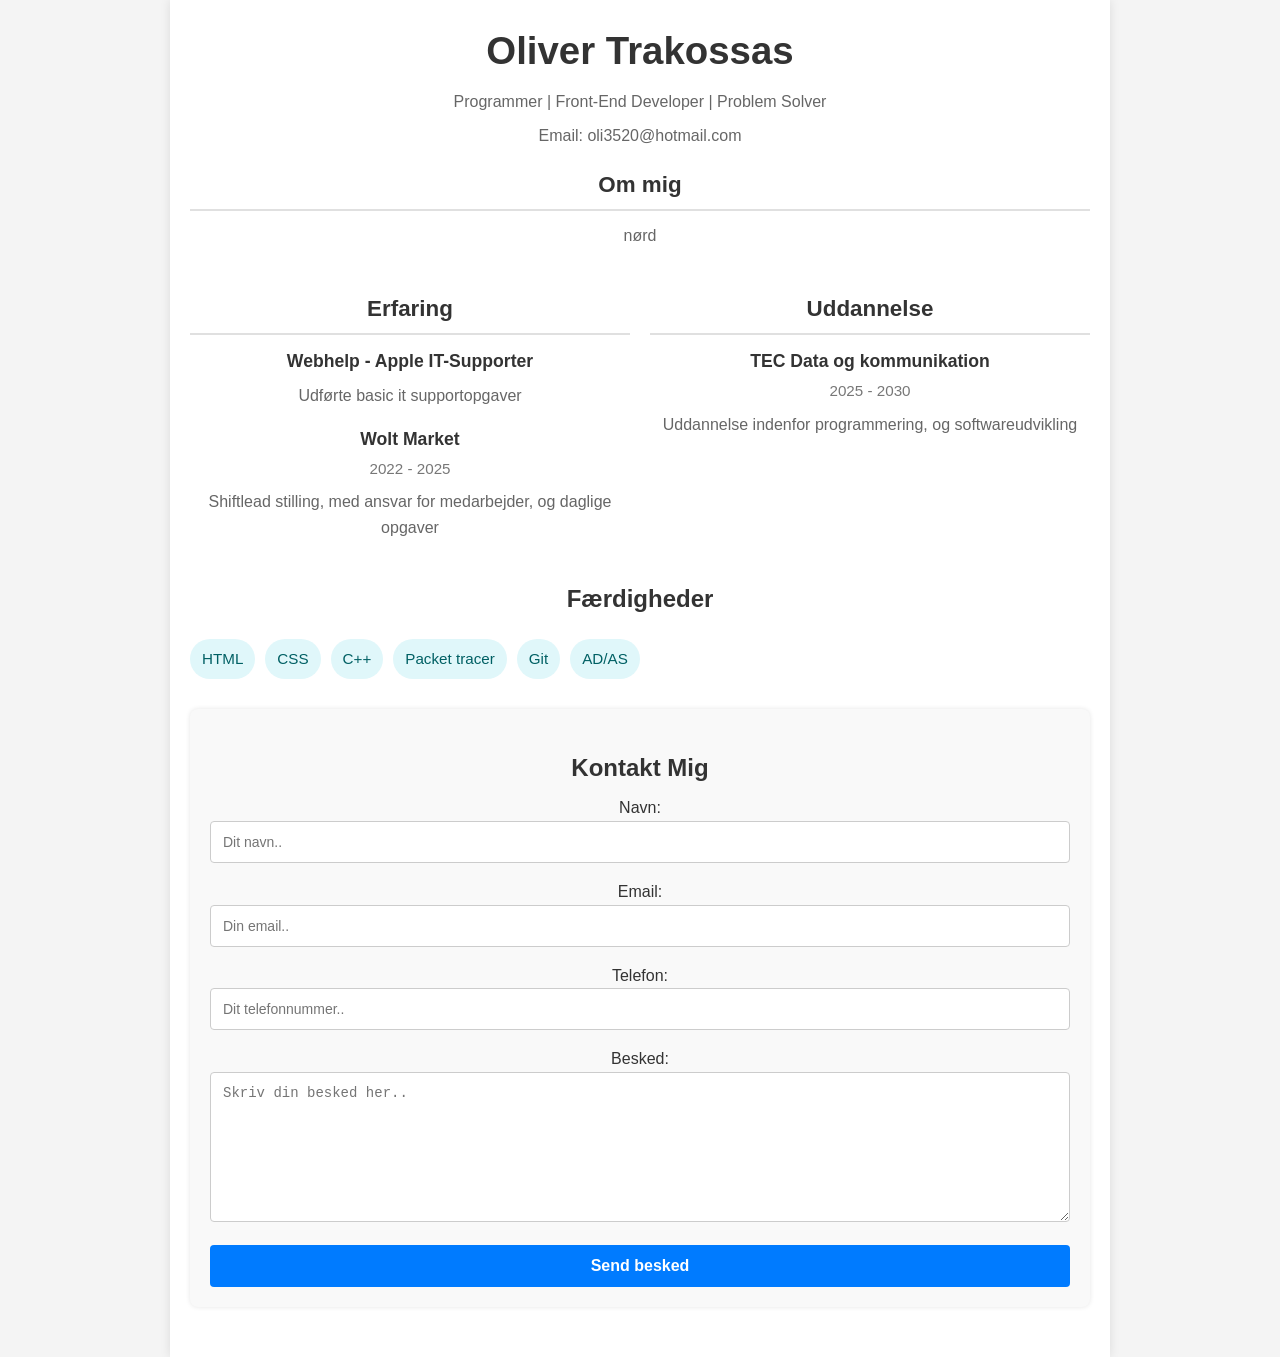
==== index.html @ 06321ccc "progress0.1" ====
<!DOCTYPE html>
<html>
<head>
  <meta charset="UTF-8">
  <meta name="viewport" content="width=device-width, initial-scale=1.0">
  <title>CV - Oliver Trakossas</title>
<style>
    body {
      font-family: Arial, sans-serif;
      line-height: 1.6;
      margin: 0;
      padding: 0;
      background-color: #f4f4f4;
      color: #333;
    }
    .container {
      max-width: 900px;
      margin: 0 auto;
      padding: 20px;
      background-color: #fff;
      box-shadow: 0 0 10px rgba(0, 0, 0, 0.1);
    }
    header {
      text-align: center;
      margin-bottom: 30px;
    }
    header h1 {
      margin: 0;
      font-size: 2.4rem;
    }
    header p {
      margin: 8px 0 0;
      color: #666;
    }
    section {
      margin-bottom: 24px;
    }
    section h2 {
      margin-bottom: 12px;
      border-bottom: 2px solid #e0e0e0;
      padding-bottom: 6px;
      font-size: 1.4rem;
    }
    .grid {
      display: grid;
      gap: 20px;
    }
    .two-column {
      grid-template-columns: 1fr 1fr;
    }
    .item {
      margin-bottom: 16px;
    }
    .item h3 {
      margin: 0 0 4px;
      font-size: 1.1rem;
    }
    .item span {
      display: block;
      color: #777;
      font-size: 0.95rem;
    }
    .skills {
      list-style: none;
      padding: 0;
      margin: 0;
      display: flex;
      flex-wrap: wrap;
      gap: 10px;
    }
    .skills li {
      background: #e0f7fa;
      color: #006064;
      padding: 8px 12px;
      border-radius: 20px;
      font-size: 0.95rem;
    }
    @media (max-width: 640px) {
      .two-column {
        grid-template-columns: 1fr;
      }
    }

    .kontakt-container {
      background-color: #f9f9f9;
      padding: 20px;
      margin-top: 30px;
      border-radius: 8px;
      box-shadow: 0 0 5px rgba(0, 0, 0, 0.1);
    }
    .kontakt-container h2 {
      margin-bottom: 8px;
      font-weight: bold;
      color: #333;
    }
    lablel {
      display: block;
      margin-bottom: 8px;
      font-weight: bold;
      color: #555;
    }
    input[type="text"],
    input[type="email"],
    textarea {
      width: 100%;
      padding: 12px;
      margin-bottom: 16px;
      border: 1px solid #ccc;
      border-radius: 4px;
      box-sizing: border-box;
      font-size: 14px;
    }
    input:focus, textarea:focus {
      border-color: #007BFF;
      outline: none;
    }
    button {
      width: 100%;
      background-color: #007BFF;
      color: white;
      padding: 12px 20px;
      border: none;
      border-radius: 4px;
      cursor: pointer;
      font-size: 16px;
      font-weight: bold;
      transition: background-color 0.3s ease;
    }
    button:hover {
      background-color: #0056b3;
    }
  </style>
</head>
<body>
<div class="container">
    <header>
<h1>Oliver Trakossas</h1>
      <p>Programmer | Front-End Developer | Problem Solver</p>
      <p>Email: oli3520@hotmail.com
        <header>

<section>
<h2>Om mig</h2>
<p>nørd</p>
</section>
<div class="static">

</div>
<section class="grid two-column">
  <div>
   <h2>Erfaring</h2>
  <div class="item">
    <h3>Webhelp - Apple IT-Supporter</h3>
    <p>Udførte basic it supportopgaver </p>
</div>
<div class="item">
    <h3>Wolt Market</h3>
    <span>2022 - 2025</span>
    <p>Shiftlead stilling, med ansvar for medarbejder, og daglige opgaver</p>
</div>
</div>

<div>
  <h2>Uddannelse </h2>
  <div class="item">
    <h3>TEC Data og kommunikation</h3>
    <span>2025 - 2030</span>
    <p>Uddannelse indenfor programmering, og softwareudvikling</p>
</div>
</div>
</section>

<seaction>
  <h2>Færdigheder</h2>
  <ul class="skills">
    <li>HTML</li>
    <li>CSS</li>
    <li>C++</li>
    <li>Packet tracer</li>
    <li>Git</li>
    <li>AD/AS</li>
  </ul>
</seaction>


  
  <div class="kontakt-container">
  <h2>Kontakt Mig</h2>
  <form action="https://formsubmit.co/oli3520@hotmail.com" method="POST">
    
    <input type="text" name="_honey" style="display:none">

    <input type="hidden" name="_next" value="https://turbogreek.github.io/Kontakt-test/">

    <label for="navn">Navn:</label>
    <input type="text" id="navn" name="navn" placeholder="Dit navn.." required>

    <label for="email">Email:</label>
    <input type="email" id="email" name="email" placeholder="Din email.." required>

    <label for="telefon">Telefon:</label>
    <input type="text" id="telefon" name="telefon" placeholder="Dit telefonnummer..">

    <label for="besked">Besked:</label>
    <textarea id="besked" name="besked" placeholder="Skriv din besked her.." style="height:150px" required></textarea>

    <button type="submit">Send besked</button>
    
  </form>
</div>
</section>

</body>
</html>
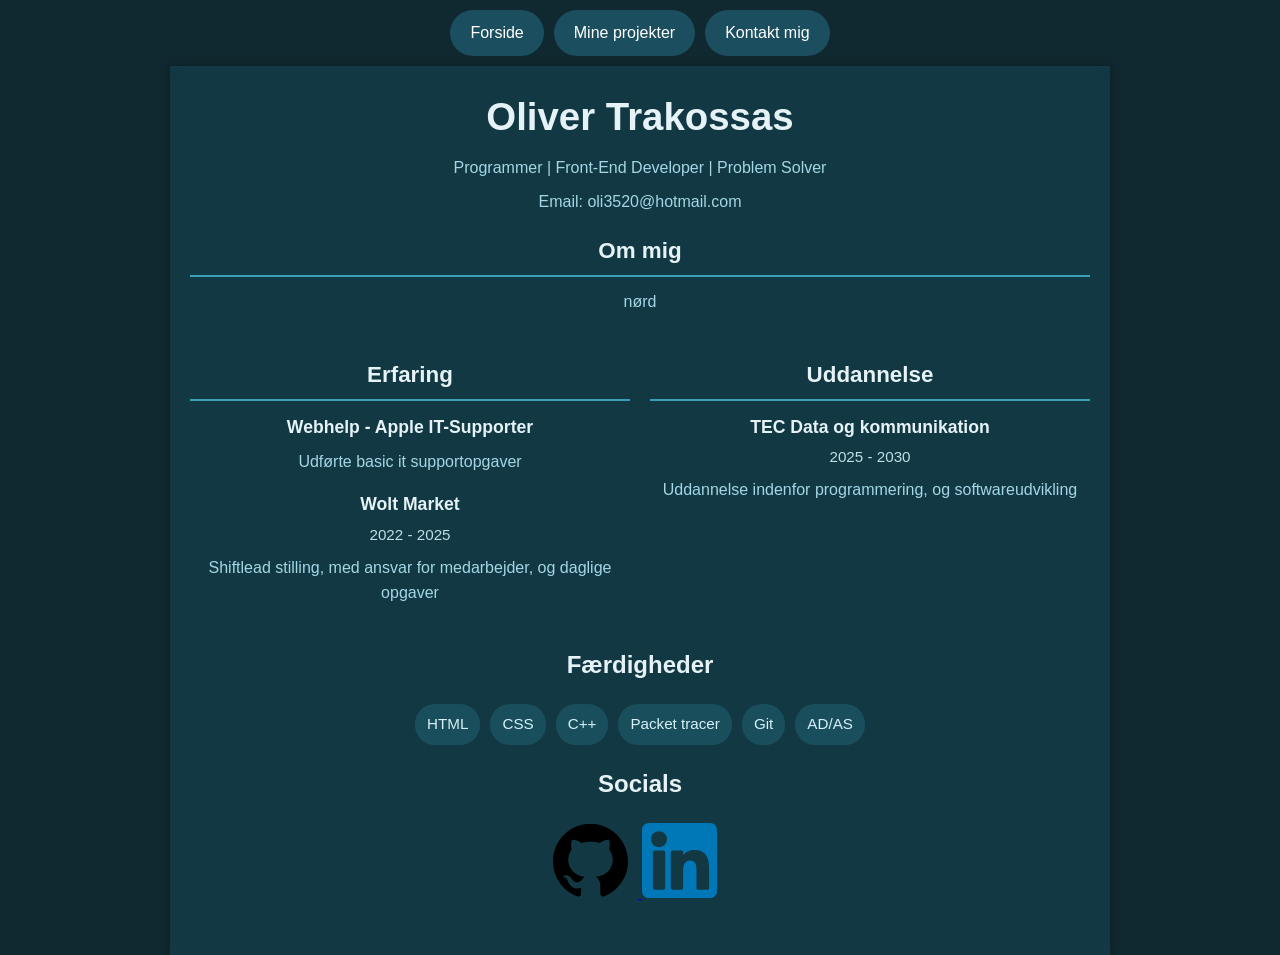
==== commit 6e51aea4: "v0.1" ====
--- a/index.html
+++ b/index.html
@@ -10,15 +10,15 @@
       line-height: 1.6;
       margin: 0;
       padding: 0;
-      background-color: #f4f4f4;
-      color: #333;
+      background-color: #10282f;
+      color: #e5f2f6;
     }
     .container {
       max-width: 900px;
       margin: 0 auto;
       padding: 20px;
-      background-color: #fff;
-      box-shadow: 0 0 10px rgba(0, 0, 0, 0.1);
+      background-color: #123843;
+      box-shadow: 0 0 10px rgba(0, 0, 0, 0.25);
     }
     header {
       text-align: center;
@@ -30,14 +30,14 @@
     }
     header p {
       margin: 8px 0 0;
-      color: #666;
+      color: #a3d7e5;
     }
     section {
       margin-bottom: 24px;
     }
     section h2 {
       margin-bottom: 12px;
-      border-bottom: 2px solid #e0e0e0;
+      border-bottom: 2px solid #3d9fb6;
       padding-bottom: 6px;
       font-size: 1.4rem;
     }
@@ -57,7 +57,7 @@
     }
     .item span {
       display: block;
-      color: #777;
+      color: #bddfe9;
       font-size: 0.95rem;
     }
     .skills {
@@ -69,8 +69,8 @@
       gap: 10px;
     }
     .skills li {
-      background: #e0f7fa;
-      color: #006064;
+      background: #194f5d;
+      color: #d8f1f6;
       padding: 8px 12px;
       border-radius: 20px;
       font-size: 0.95rem;
@@ -82,22 +82,22 @@
     }
 
     .kontakt-container {
-      background-color: #f9f9f9;
+      background-color: #0f3c4b;
       padding: 20px;
       margin-top: 30px;
       border-radius: 8px;
-      box-shadow: 0 0 5px rgba(0, 0, 0, 0.1);
+      box-shadow: 0 0 5px rgba(0, 0, 0, 0.25);
     }
     .kontakt-container h2 {
       margin-bottom: 8px;
       font-weight: bold;
-      color: #333;
+      color: #e5f2f6;
     }
     lablel {
       display: block;
       margin-bottom: 8px;
       font-weight: bold;
-      color: #555;
+      color: #c3e5ee;
     }
     input[type="text"],
     input[type="email"],
@@ -105,18 +105,20 @@
       width: 100%;
       padding: 12px;
       margin-bottom: 16px;
-      border: 1px solid #ccc;
+      border: 1px solid #4a8ea3;
       border-radius: 4px;
       box-sizing: border-box;
       font-size: 14px;
+      background-color: #1b4f5f;
+      color: #e5f2f6;
     }
     input:focus, textarea:focus {
-      border-color: #007BFF;
+      border-color: #65c4d7;
       outline: none;
     }
     button {
       width: 100%;
-      background-color: #007BFF;
+      background-color: #1b8ea2;
       color: white;
       padding: 12px 20px;
       border: none;
@@ -127,11 +129,75 @@
       transition: background-color 0.3s ease;
     }
     button:hover {
-      background-color: #0056b3;
+      background-color: #157286;
+    }
+    
+    ul {
+      list-style: none;
+      padding: 0;
+      margin: 0;
+      display: flex;
+      gap: 20px;
+      justify-content: center;
+      background-color: #16424f00;
+      overflow: hidden;
+      
+    }
+    ul li {
+      float: left;
+    }
+    ul li a {
+      display: block;
+      color: white;
+      text-align: center;
+      padding: 14px 16px;
+      text-decoration: none;
+      transition: background-color 0.3s ease;
+    }
+    ul li a:hover {
+      background-color: #1e7d90;
+    }
+    .nav a{
+      color: white;
+    }
+    .menu-box {
+      list-style-type: none;
+      padding: 0;
+      margin: 0;
+      padding-bottom: 10px;
+      padding-top: 10px;
+      display: flex;
+      flex-wrap: wrap;
+      gap: 10px;
+    }
+    .menu-box a {
+      display: inline-block;
+      background-color: #1b4f5f;
+      color: #ffffff;
+      text-decoration: none;
+      padding: 10px 20px;
+      border-radius: 50px;
+      font-family: Arial, sans-serif;
+      font-size: 16px;
+      transition: background-color 0.2s ease;
+    }
+
+    .menu-box a:hover {
+      background-color: #1b8ea2;
+    }
+    img {
+      width: 75px;
+      height: 75px;
+      margin-right: 10px;
     }
   </style>
 </head>
 <body>
+<ul class="nav menu-box" >
+  <li><a href="index.html">Forside</a></li>
+  <li><a href="project.html">Mine projekter</a></li>
+  <li><a href="kontakt.html">Kontakt mig</a></li>
+</ul>
 <div class="container">
     <header>
 <h1>Oliver Trakossas</h1>
@@ -140,6 +206,8 @@
         <header>
 
 <section>
+
+ 
 <h2>Om mig</h2>
 <p>nørd</p>
 </section>
@@ -182,33 +250,17 @@
   </ul>
 </seaction>
 
-
-  
-  <div class="kontakt-container">
-  <h2>Kontakt Mig</h2>
-  <form action="https://formsubmit.co/oli3520@hotmail.com" method="POST">
-    
-    <input type="text" name="_honey" style="display:none">
-
-    <input type="hidden" name="_next" value="https://turbogreek.github.io/Kontakt-test/">
-
-    <label for="navn">Navn:</label>
-    <input type="text" id="navn" name="navn" placeholder="Dit navn.." required>
-
-    <label for="email">Email:</label>
-    <input type="email" id="email" name="email" placeholder="Din email.." required>
-
-    <label for="telefon">Telefon:</label>
-    <input type="text" id="telefon" name="telefon" placeholder="Dit telefonnummer..">
-
-    <label for="besked">Besked:</label>
-    <textarea id="besked" name="besked" placeholder="Skriv din besked her.." style="height:150px" required></textarea>
-
-    <button type="submit">Send besked</button>
-    
-  </form>
-</div>
-</section>
+<seaction>
+  <h2>Socials</h2>
+  <div class="item">
+    <a href="https://github.com/Turbogreek" target="_blank">
+      <img src="git.svg" alt="GitHub">
+    </a>
+    <a href="https://www.linkedin.com/in/oliver-trakossas" target="_blank">
+      <img src="linkedin.svg" alt="LinkedIn">
+    </a>
+  </div>
+</seaction>
 
 </body>
 </html>
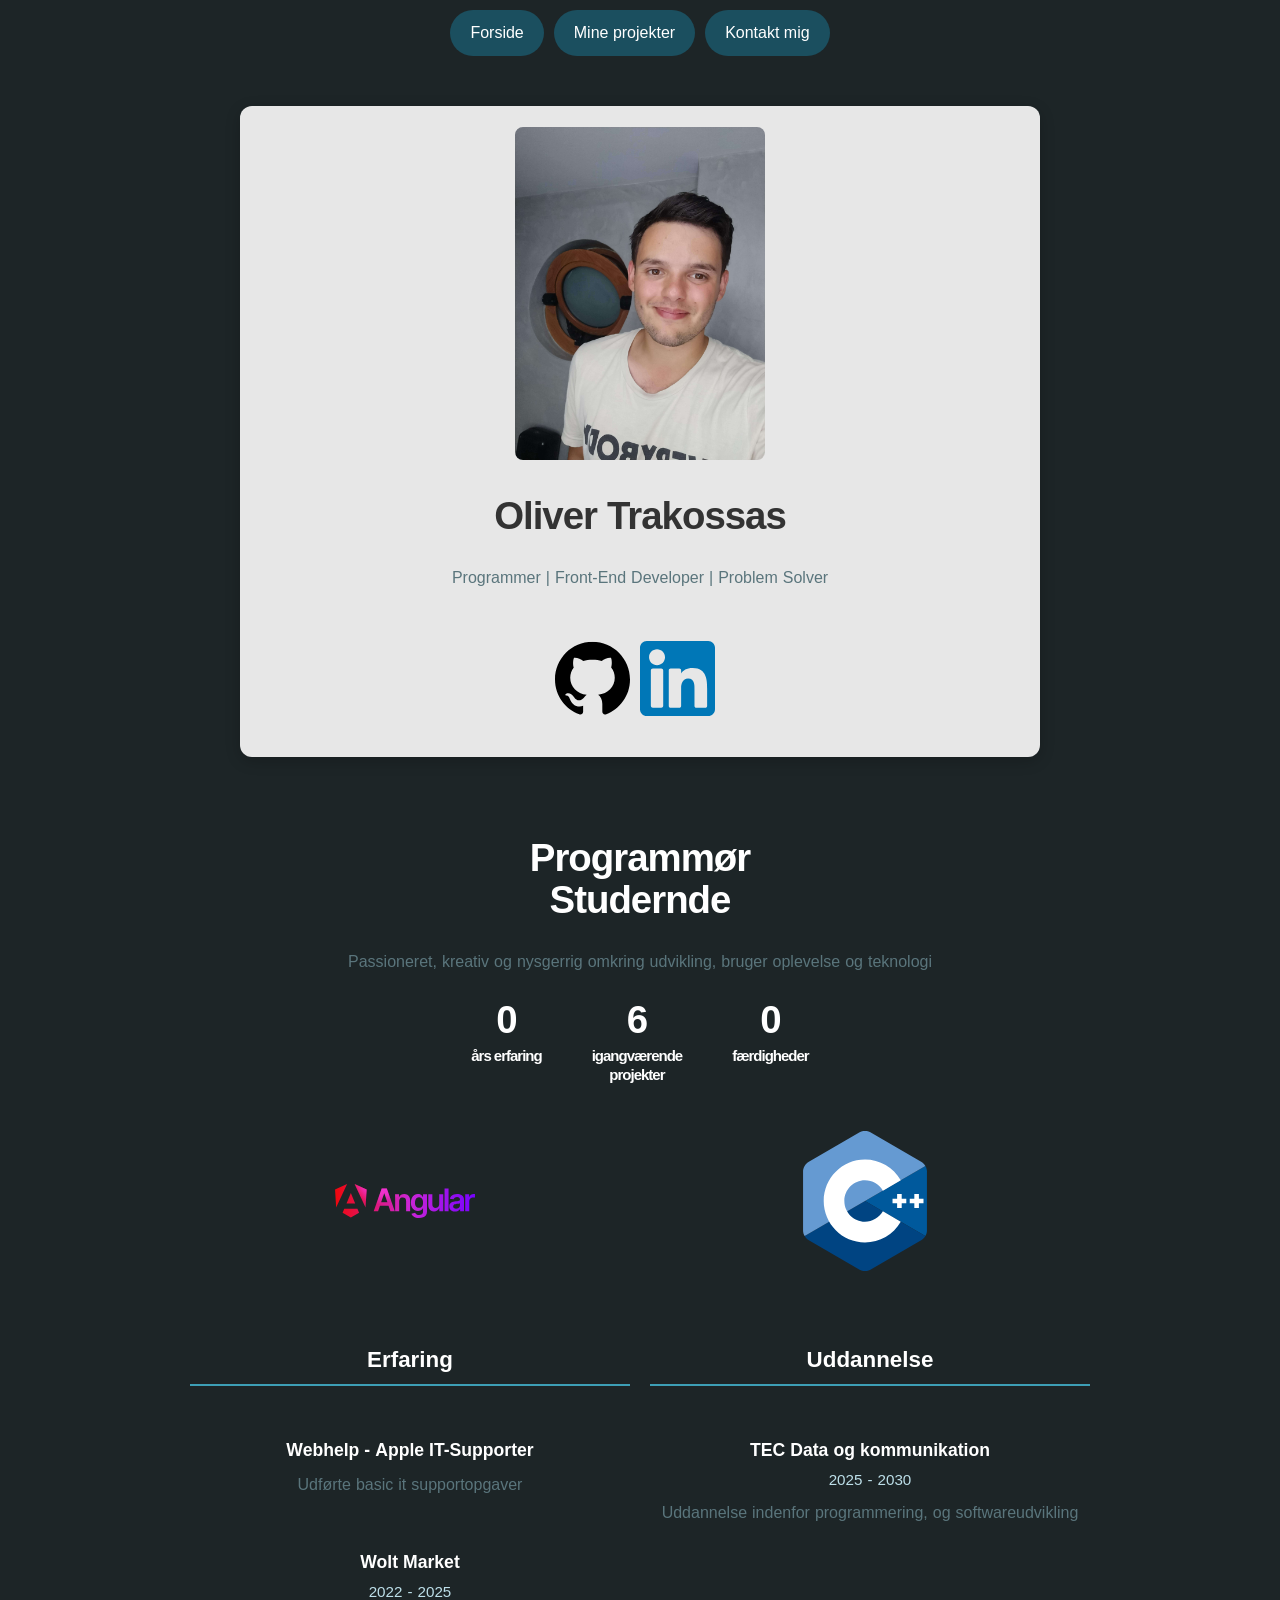
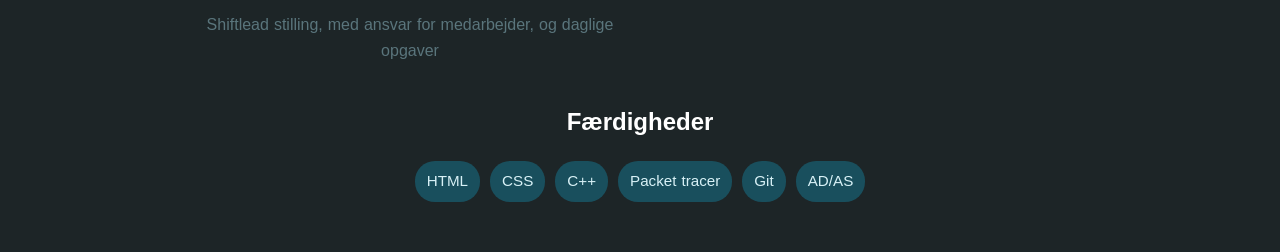
==== commit f2b67788: "v0.3" ====
--- a/index.html
+++ b/index.html
@@ -1,196 +1,11 @@
 <!DOCTYPE html>
 <html>
 <head>
+  <link rel="stylesheet" href="styles.css">
   <meta charset="UTF-8">
   <meta name="viewport" content="width=device-width, initial-scale=1.0">
   <title>CV - Oliver Trakossas</title>
-<style>
-    body {
-      font-family: Arial, sans-serif;
-      line-height: 1.6;
-      margin: 0;
-      padding: 0;
-      background-color: #10282f;
-      color: #e5f2f6;
-    }
-    .container {
-      max-width: 900px;
-      margin: 0 auto;
-      padding: 20px;
-      background-color: #123843;
-      box-shadow: 0 0 10px rgba(0, 0, 0, 0.25);
-    }
-    header {
-      text-align: center;
-      margin-bottom: 30px;
-    }
-    header h1 {
-      margin: 0;
-      font-size: 2.4rem;
-    }
-    header p {
-      margin: 8px 0 0;
-      color: #a3d7e5;
-    }
-    section {
-      margin-bottom: 24px;
-    }
-    section h2 {
-      margin-bottom: 12px;
-      border-bottom: 2px solid #3d9fb6;
-      padding-bottom: 6px;
-      font-size: 1.4rem;
-    }
-    .grid {
-      display: grid;
-      gap: 20px;
-    }
-    .two-column {
-      grid-template-columns: 1fr 1fr;
-    }
-    .item {
-      margin-bottom: 16px;
-    }
-    .item h3 {
-      margin: 0 0 4px;
-      font-size: 1.1rem;
-    }
-    .item span {
-      display: block;
-      color: #bddfe9;
-      font-size: 0.95rem;
-    }
-    .skills {
-      list-style: none;
-      padding: 0;
-      margin: 0;
-      display: flex;
-      flex-wrap: wrap;
-      gap: 10px;
-    }
-    .skills li {
-      background: #194f5d;
-      color: #d8f1f6;
-      padding: 8px 12px;
-      border-radius: 20px;
-      font-size: 0.95rem;
-    }
-    @media (max-width: 640px) {
-      .two-column {
-        grid-template-columns: 1fr;
-      }
-    }
 
-    .kontakt-container {
-      background-color: #0f3c4b;
-      padding: 20px;
-      margin-top: 30px;
-      border-radius: 8px;
-      box-shadow: 0 0 5px rgba(0, 0, 0, 0.25);
-    }
-    .kontakt-container h2 {
-      margin-bottom: 8px;
-      font-weight: bold;
-      color: #e5f2f6;
-    }
-    lablel {
-      display: block;
-      margin-bottom: 8px;
-      font-weight: bold;
-      color: #c3e5ee;
-    }
-    input[type="text"],
-    input[type="email"],
-    textarea {
-      width: 100%;
-      padding: 12px;
-      margin-bottom: 16px;
-      border: 1px solid #4a8ea3;
-      border-radius: 4px;
-      box-sizing: border-box;
-      font-size: 14px;
-      background-color: #1b4f5f;
-      color: #e5f2f6;
-    }
-    input:focus, textarea:focus {
-      border-color: #65c4d7;
-      outline: none;
-    }
-    button {
-      width: 100%;
-      background-color: #1b8ea2;
-      color: white;
-      padding: 12px 20px;
-      border: none;
-      border-radius: 4px;
-      cursor: pointer;
-      font-size: 16px;
-      font-weight: bold;
-      transition: background-color 0.3s ease;
-    }
-    button:hover {
-      background-color: #157286;
-    }
-    
-    ul {
-      list-style: none;
-      padding: 0;
-      margin: 0;
-      display: flex;
-      gap: 20px;
-      justify-content: center;
-      background-color: #16424f00;
-      overflow: hidden;
-      
-    }
-    ul li {
-      float: left;
-    }
-    ul li a {
-      display: block;
-      color: white;
-      text-align: center;
-      padding: 14px 16px;
-      text-decoration: none;
-      transition: background-color 0.3s ease;
-    }
-    ul li a:hover {
-      background-color: #1e7d90;
-    }
-    .nav a{
-      color: white;
-    }
-    .menu-box {
-      list-style-type: none;
-      padding: 0;
-      margin: 0;
-      padding-bottom: 10px;
-      padding-top: 10px;
-      display: flex;
-      flex-wrap: wrap;
-      gap: 10px;
-    }
-    .menu-box a {
-      display: inline-block;
-      background-color: #1b4f5f;
-      color: #ffffff;
-      text-decoration: none;
-      padding: 10px 20px;
-      border-radius: 50px;
-      font-family: Arial, sans-serif;
-      font-size: 16px;
-      transition: background-color 0.2s ease;
-    }
-
-    .menu-box a:hover {
-      background-color: #1b8ea2;
-    }
-    img {
-      width: 75px;
-      height: 75px;
-      margin-right: 10px;
-    }
-  </style>
 </head>
 <body>
 <ul class="nav menu-box" >
@@ -198,18 +13,50 @@
   <li><a href="project.html">Mine projekter</a></li>
   <li><a href="kontakt.html">Kontakt mig</a></li>
 </ul>
+<div class="frame">
+  <img src="mig.jpg" alt="Profile Picture" class="framepic">
+  <header>
+    <h1>Oliver Trakossas</h1>
+      <p>Programmer | Front-End Developer | Problem Solver</p>   
+  </header>
+  <seaction>
+  
+  <div class="item midten">
+    <a href="https://github.com/Turbogreek" target="_blank">
+      <img src="git.svg" alt="GitHub">
+    </a>
+    <a href="https://www.linkedin.com/in/oliver-trakossas" target="_blank">
+      <img src="linkedin.svg" alt="LinkedIn">
+    </a>
+  </div>
+</seaction>
+</div>
 <div class="container">
     <header>
-<h1>Oliver Trakossas</h1>
-      <p>Programmer | Front-End Developer | Problem Solver</p>
-      <p>Email: oli3520@hotmail.com
+
         <header>
 
 <section>
 
- 
-<h2>Om mig</h2>
-<p>nørd</p>
+<h1 width="%" height="100%">Programmør<br> Studernde</h1>
+
+<p>Passioneret, kreativ og nysgerrig omkring udvikling, bruger oplevelse og teknologi</p>
+</section>
+
+
+<div class="stats" width="" >
+  <h1>0<br><span class="lilletext">års erfaring</span></h1>
+  <h1>6<br><span class="lilletext">igangværende<br><span class="textafstand">projekter</span></span></h1>
+  <h1>0<br><span class="lilletext">færdigheder</span></h1>
+</div>
+
+<section class="grid two-column">
+  <div class="item  framesize ">
+    <img src="Angular_Logo.svg" alt="Erfaring" class="picsize">
+  </div>
+  <div class="item framesize">
+    <img src="c++logo.svg" alt="C++" class="picsize">
+  </div>
 </section>
 <div class="static">
 
@@ -250,17 +97,7 @@
   </ul>
 </seaction>
 
-<seaction>
-  <h2>Socials</h2>
-  <div class="item">
-    <a href="https://github.com/Turbogreek" target="_blank">
-      <img src="git.svg" alt="GitHub">
-    </a>
-    <a href="https://www.linkedin.com/in/oliver-trakossas" target="_blank">
-      <img src="linkedin.svg" alt="LinkedIn">
-    </a>
-  </div>
-</seaction>
+
 
 </body>
 </html>
--- a/styles.css
+++ b/styles.css
@@ -0,0 +1,299 @@
+@font-face {
+  font-family: 'font1'; /* Det navn DU vælger, som du vil kalde fonten i koden */
+  font-style:italic;
+  src: url('font1.woff2') format('woff2'); /* Navnet på din fil */
+  font-weight: normal;
+  font-style: normal;
+}
+
+
+body {
+      font-family: font1, sans-serif;
+      font-style: normal;
+      line-height: 1.6;
+      margin: 0;
+      padding: 0;
+      background-color: #1d2527;
+      color: #ffffff;
+      font-display: swap;
+    }
+    .container {
+      max-width: 900px;
+      margin: 0 auto;
+      padding: 20px;
+      background-color: #12384300;
+      box-shadow: 0 0 10px rgba(0, 0, 0, 0);
+    }
+    header {
+      text-align: center;
+      margin-bottom: 30px;
+    }
+    h1{
+        font-family: font1, sans-serif;
+        font-weight: 800;
+        line-height: 0.9;
+        font-size: 48px;
+        padding: 20px;
+        display: inline-block;
+        margin: 0;
+        letter-spacing: -1px;
+        line-height: 1.1;
+    }
+    .stats {
+      display: flex;
+      justify-content: center;
+      gap: 30px;
+      flex-wrap: wrap;
+      margin-bottom: 20px;
+    }
+    .stats h1 {
+      display: inline-flex;
+      flex-direction: column;
+      align-items: center;
+      text-align: center;
+      margin: 0;
+      padding: 0 10px;
+    }
+    .lilletext {
+        font-size: 15px;
+        line-height: 1.2;
+        display: block;
+        text-align: center;
+        margin-top: 6px;
+    }
+    .textafstand {
+        display: block;
+        margin-top: 2px;
+        padding-top: 0;
+        line-height: 1.1;
+    }
+    .container > h1 {
+      text-align: center;
+    }
+    header h1 {
+      margin: 0;
+      font-size: 2.4rem;
+    }
+    header p {
+      margin: 8px 0 0;
+      color: #5a757c;
+    }
+    section {
+      margin-bottom: 24px;
+    }
+    section h2 {
+      margin-bottom: 12px;
+      border-bottom: 2px solid #3d9fb6;
+      padding-bottom: 6px;
+      font-size: 1.4rem;
+    }
+    .grid {
+      display: grid;
+      gap: 20px;
+    }
+    .two-column {
+      grid-template-columns: 1fr 1fr;
+    }
+    .item {
+      margin-bottom: 16px;
+      margin-top: 50px;
+    }
+    .item h3 {
+      margin: 0 0 4px;
+      font-size: 1.1rem;
+    }
+    .item span {
+      display: block;
+      color: #bddfe9;
+      font-size: 0.95rem;
+    }
+    .skills {
+      list-style: none;
+      padding: 0;
+      margin: 0;
+      display: flex;
+      flex-wrap: wrap;
+      gap: 10px;
+    }
+    .skills li {
+      background: #194f5d;
+      color: #d8f1f6;
+      padding: 8px 12px;
+      border-radius: 20px;
+      font-size: 0.95rem;
+    }
+    @media (max-width: 640px) {
+      .two-column {
+        grid-template-columns: 1fr;
+      }
+    }
+
+    .kontakt-container {
+      background-color: #0f3c4b;
+      padding: 20px;
+      margin-top: 30px;
+      border-radius: 8px;
+      box-shadow: 0 0 5px rgba(0, 0, 0, 0.25);
+    }
+    .kontakt-container h2 {
+      margin-bottom: 8px;
+      font-weight: bold;
+      color: #e5f2f6;
+    }
+    lablel {
+      display: block;
+      margin-bottom: 8px;
+      font-weight: bold;
+      color: #c3e5ee;
+    }
+    input[type="text"],
+    input[type="email"],
+    textarea {
+      width: 100%;
+      padding: 12px;
+      margin-bottom: 16px;
+      border: 1px solid #4a8ea3;
+      border-radius: 4px;
+      box-sizing: border-box;
+      font-size: 14px;
+      background-color: #1b4f5f;
+      color: #e5f2f6;
+    }
+    input:focus, textarea:focus {
+      border-color: #65c4d7;
+      outline: none;
+    }
+    button {
+      width: 100%;
+      background-color: #1b8ea2;
+      color: white;
+      padding: 12px 20px;
+      border: none;
+      border-radius: 4px;
+      cursor: pointer;
+      font-size: 16px;
+      font-weight: bold;
+      transition: background-color 0.3s ease;
+    }
+    button:hover {
+      background-color: #157286;
+    }
+    
+    ul {
+      list-style: none;
+      padding: 0;
+      margin: 0;
+      display: flex;
+      gap: 20px;
+      justify-content: center;
+      background-color: #16424f00;
+      overflow: hidden;
+      
+    }
+    ul li {
+      float: left;
+    }
+    ul li a {
+      display: block;
+      color: white;
+      text-align: center;
+      padding: 14px 16px;
+      text-decoration: none;
+      transition: background-color 0.3s ease;
+    }
+    ul li a:hover {
+      background-color: #1e7d90;
+    }
+    .nav a{
+      color: white;
+    }
+    .menu-box {
+      list-style-type: none;
+      padding: 0;
+      margin: 0;
+      padding-bottom: 10px;
+      padding-top: 10px;
+      display: flex;
+      flex-wrap: wrap;
+      gap: 10px;
+    }
+    .menu-box a {
+      display: inline-block;
+      background-color: #1b4f5f;
+      color: #ffffff;
+      text-decoration: none;
+      padding: 10px 20px;
+      border-radius: 50px;
+      font-family: Arial, sans-serif;
+      font-size: 16px;
+      transition: background-color 0.2s ease;
+    }
+
+    .menu-box a:hover {
+      background-color: #1b8ea2;
+    }
+    img {
+      width: 75px;
+      height: 75px;
+      margin-right: 10px;
+    }
+    .nav a{
+      color: white;
+    }
+    .github-knap{
+        color: #ffffff;
+    }
+    .github-knap:hover{
+        color: #1b8ea2;
+    }
+    .frame {
+  background-color: #e7e7e7; /* Gør baggrunden helt hvid */
+  color: #333333;            /* Gør teksten indeni mørkegrå, så den kan læses på hvid */
+  
+  /* Størrelse og placering */
+  max-width: 800px;          /* Sætter en max-bredde så den ikke strækker sig over hele skærmen */
+  margin: 40px auto;         /* Centrerer firkanten på skærmen og giver luft top/bund */
+  max-height: 500px;         /* Sætter en max-højde, så den ikke bliver for høj */
+  /* Luft indeni og pæne detaljer */
+  padding-top: 1px;             /* Giver luft *indeni* boksen, så teksten ikke rører kanten */
+  padding-bottom: 150px;        /* Giver lidt mindre luft i bunden, så det ser bedre ud med billedet */
+  border-radius: 12px;       /* Giver firkanten bløde, moderne hjørner (sæt til 0, hvis den skal være helt skarp) */
+  
+  /* En blød skygge så den "løfter" sig flot fra din mørke baggrund */
+  box-shadow: 0 4px 15px rgba(0, 0, 0, 0.2); 
+}
+.framepic {
+  width: 100%;          /* Gør at billedet altid fylder hele boksens bredde ud */
+  height: auto;        /* Sæt den højde, du gerne vil have, f.eks. 250px */
+  max-width: 250px;     /* Sørger for at billedet ikke bliver bredere end boksen */
+  /* DE TO MAGISKE LINJER HERUNDER FORHINDRER DISTORTION: */
+  object-fit: contain;    /* Skærer billedet til, så det passer perfekt uden at mases */
+  object-position: center; /* Sørger for, at det er midten af billedet, der vises */
+display: block;       /* Fjerner evt. mellemrum under billedet */
+margin: 20px auto;     /* Centrerer billedet inde i boksen */
+  border-radius: 8px;   /* Valgfrit: Giver billedet lidt bløde hjørner inde i boksen */
+  margin-bottom: 15px;  /* Giver lidt luft ned til teksten under billedet */
+}
+.midten{
+    display: flex;
+    justify-content: center;
+    align-items: center;
+    height: 100%; /* Gør at det fylder hele højden af viewporten */
+
+}
+.framesize {
+    display: flex;
+    justify-content: center;
+    align-items: center;
+    width: 180px;
+    height: 180px;
+    margin: 0 auto;
+    padding: 8px;
+}
+.picsize{
+    width: 140px;
+    height: 140px;
+    object-position: center; /* Sørger for, at det er midten af billedet, der vises */
+    object-fit: contain; /* Skærer billedet til, så det passer perfekt uden at mases */
+    border-radius: 8px; /* Valgfrit: Giver billedet lidt bløde hjørner inde i boksen */
+}
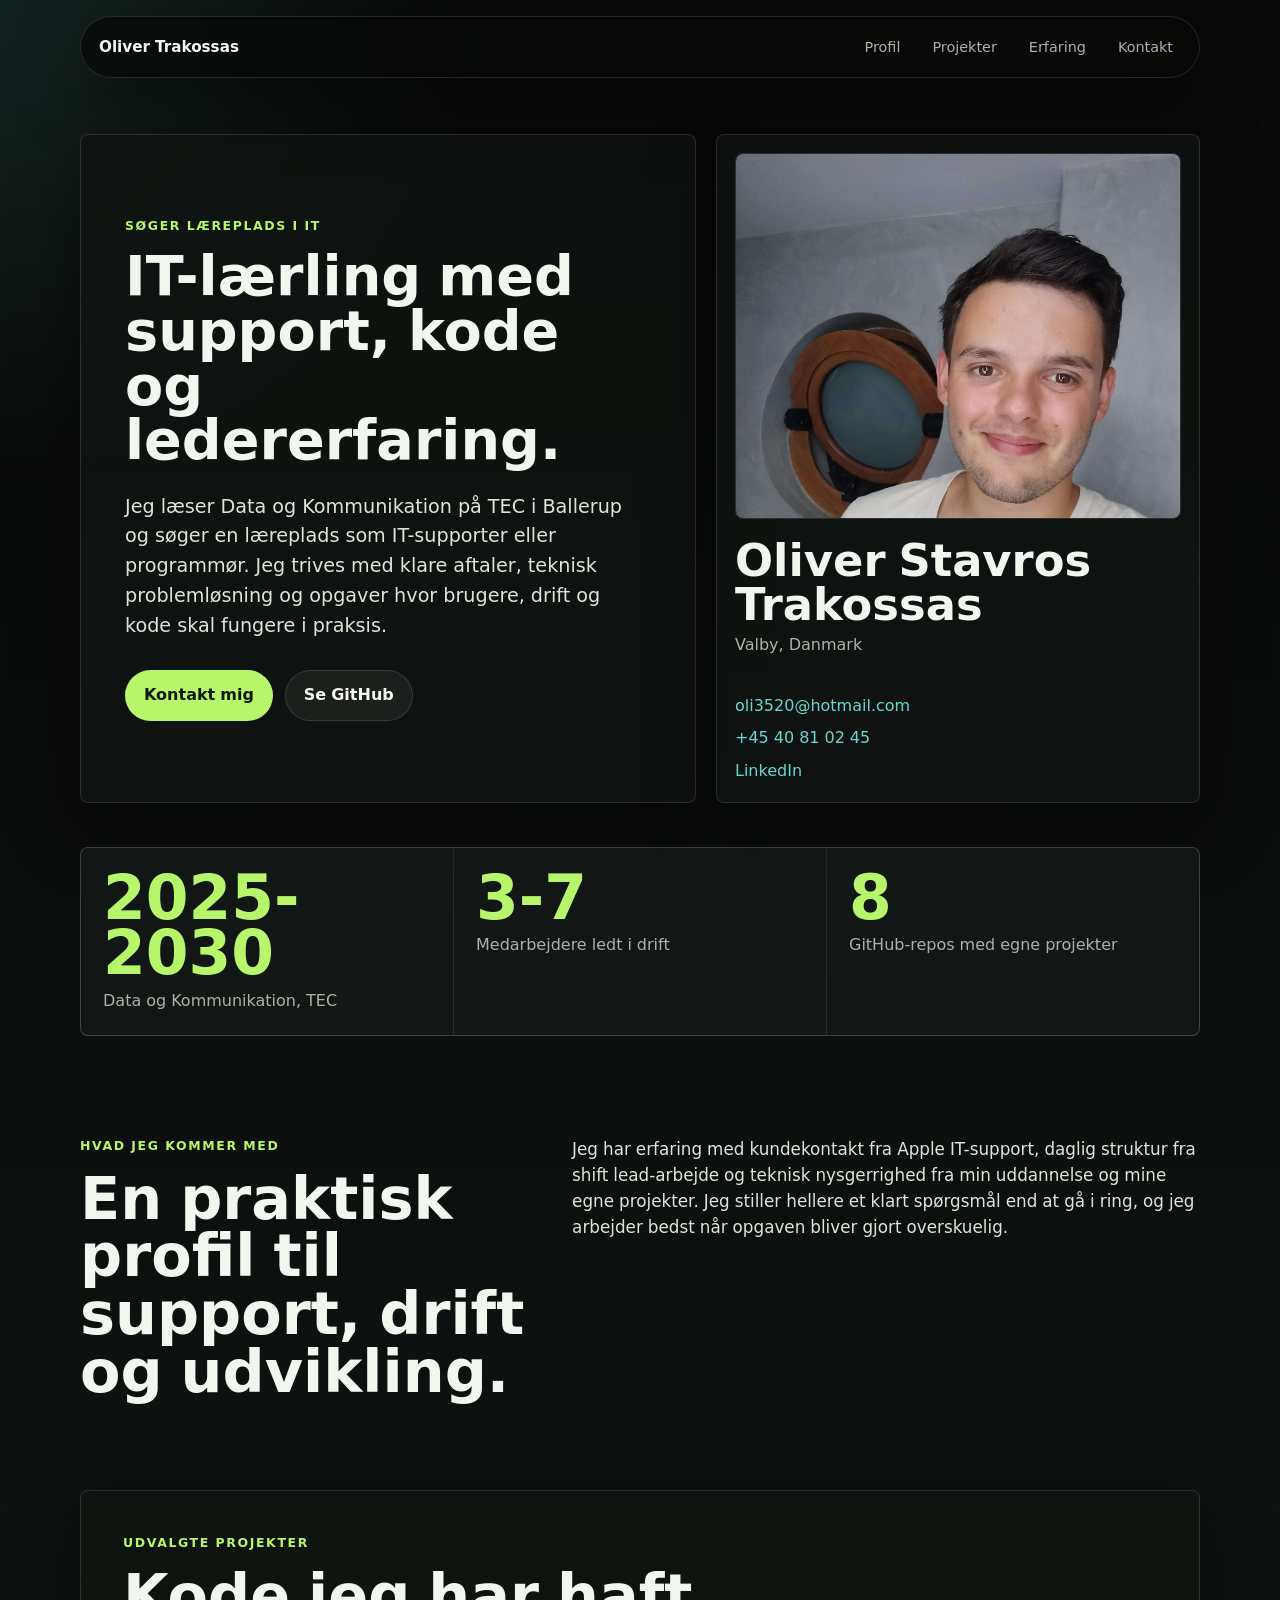
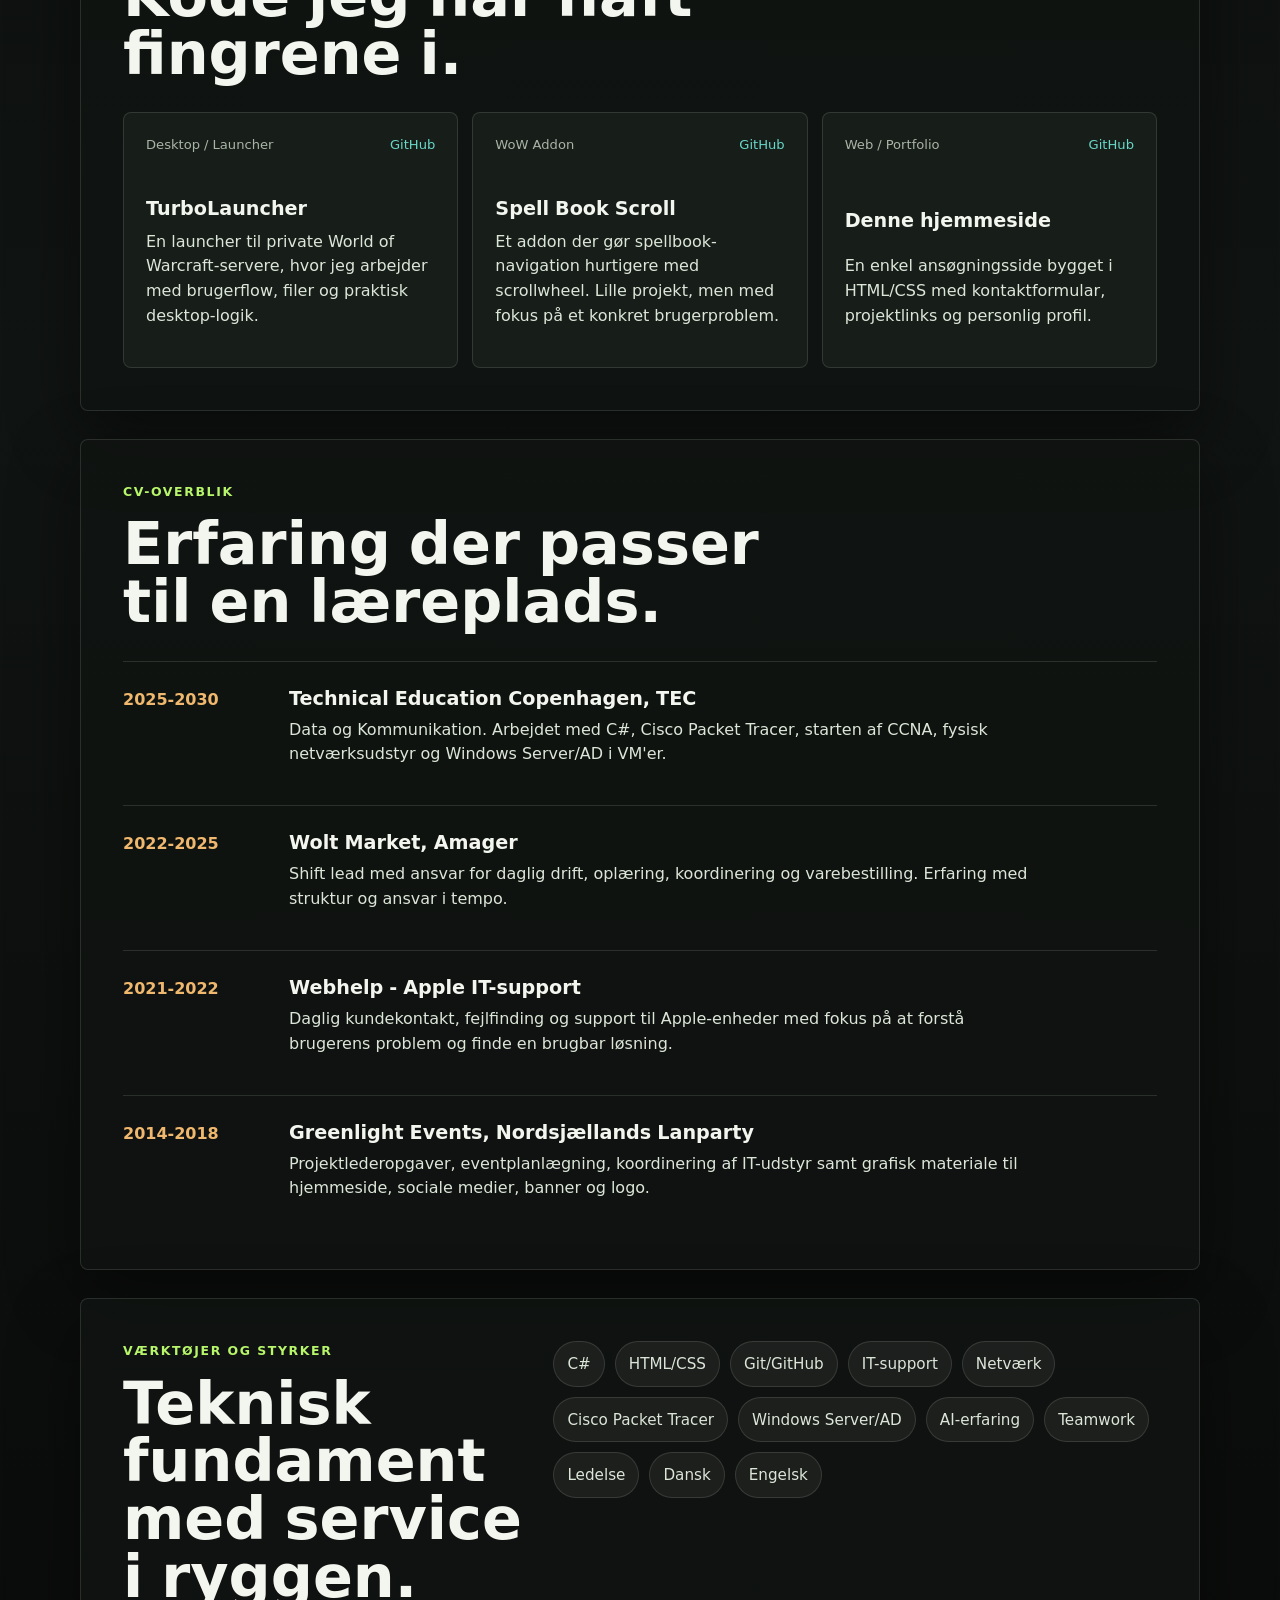
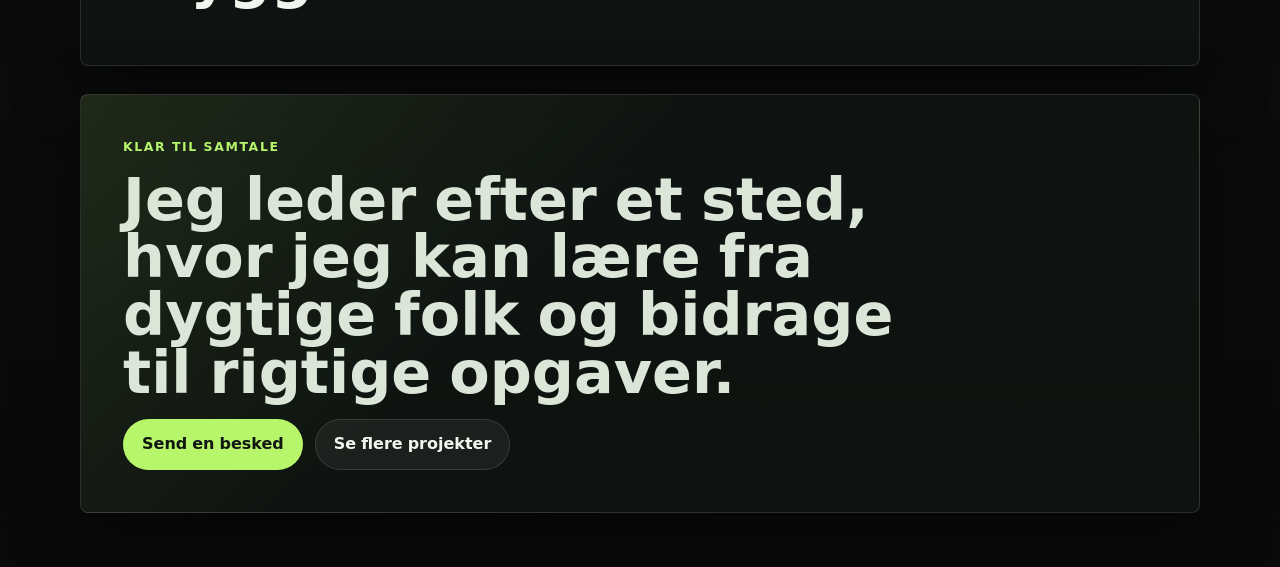
==== commit 24e98eb1: "Update portfolio website" ====
--- a/index.html
+++ b/index.html
@@ -1,103 +1,174 @@
 <!DOCTYPE html>
-<html>
+<html lang="da">
 <head>
-  <link rel="stylesheet" href="styles.css">
   <meta charset="UTF-8">
   <meta name="viewport" content="width=device-width, initial-scale=1.0">
-  <title>CV - Oliver Trakossas</title>
-
+  <meta name="description" content="Oliver Trakossas søger læreplads som IT-supporter eller programmør. Se CV, projekter og kontaktoplysninger.">
+  <title>Oliver Trakossas | IT-supporter & programmør-lærling</title>
+  <link rel="stylesheet" href="styles.css">
 </head>
 <body>
-<ul class="nav menu-box" >
-  <li><a href="index.html">Forside</a></li>
-  <li><a href="project.html">Mine projekter</a></li>
-  <li><a href="kontakt.html">Kontakt mig</a></li>
-</ul>
-<div class="frame">
-  <img src="mig.jpg" alt="Profile Picture" class="framepic">
-  <header>
-    <h1>Oliver Trakossas</h1>
-      <p>Programmer | Front-End Developer | Problem Solver</p>   
-  </header>
-  <seaction>
-  
-  <div class="item midten">
-    <a href="https://github.com/Turbogreek" target="_blank">
-      <img src="git.svg" alt="GitHub">
-    </a>
-    <a href="https://www.linkedin.com/in/oliver-trakossas" target="_blank">
-      <img src="linkedin.svg" alt="LinkedIn">
-    </a>
-  </div>
-</seaction>
-</div>
-<div class="container">
-    <header>
+  <nav class="site-nav" aria-label="Hovednavigation">
+    <a class="brand" href="index.html">Oliver Trakossas</a>
+    <div class="nav-links">
+      <a href="#profil">Profil</a>
+      <a href="#projekter">Projekter</a>
+      <a href="#erfaring">Erfaring</a>
+      <a href="kontakt.html">Kontakt</a>
+    </div>
+  </nav>
 
-        <header>
+  <main>
+    <section class="hero" id="profil">
+      <div class="hero-copy">
+        <p class="eyebrow">Søger læreplads i IT</p>
+        <h1>IT-lærling med support, kode og ledererfaring.</h1>
+        <p class="hero-text">
+          Jeg læser Data og Kommunikation på TEC i Ballerup og søger en læreplads som IT-supporter
+          eller programmør. Jeg trives med klare aftaler, teknisk problemløsning og opgaver hvor brugere,
+          drift og kode skal fungere i praksis.
+        </p>
+        <div class="hero-actions">
+          <a class="button primary" href="kontakt.html">Kontakt mig</a>
+          <a class="button secondary" href="https://github.com/Turbogreek" target="_blank" rel="noreferrer">Se GitHub</a>
+        </div>
+      </div>
 
-<section>
+      <aside class="profile-panel" aria-label="Kort profil">
+        <img src="mig.jpg" alt="Portræt af Oliver Trakossas" class="profile-photo">
+        <div>
+          <h2>Oliver Stavros Trakossas</h2>
+          <p>Valby, Danmark</p>
+        </div>
+        <div class="contact-strip">
+          <a href="mailto:oli3520@hotmail.com">oli3520@hotmail.com</a>
+          <a href="tel:+4540810245">+45 40 81 02 45</a>
+          <a href="https://www.linkedin.com/in/oliver-trakossas" target="_blank" rel="noreferrer">LinkedIn</a>
+        </div>
+      </aside>
+    </section>
 
-<h1 width="%" height="100%">Programmør<br> Studernde</h1>
+    <section class="stats-band" aria-label="Nøgletal">
+      <div>
+        <strong>2025-2030</strong>
+        <span>Data og Kommunikation, TEC</span>
+      </div>
+      <div>
+        <strong>3-7</strong>
+        <span>Medarbejdere ledt i drift</span>
+      </div>
+      <div>
+        <strong>8</strong>
+        <span>GitHub-repos med egne projekter</span>
+      </div>
+    </section>
 
-<p>Passioneret, kreativ og nysgerrig omkring udvikling, bruger oplevelse og teknologi</p>
-</section>
+    <section class="split-section">
+      <div>
+        <p class="eyebrow">Hvad jeg kommer med</p>
+        <h2>En praktisk profil til support, drift og udvikling.</h2>
+      </div>
+      <div class="text-stack">
+        <p>
+          Jeg har erfaring med kundekontakt fra Apple IT-support, daglig struktur fra shift lead-arbejde
+          og teknisk nysgerrighed fra min uddannelse og mine egne projekter. Jeg stiller hellere et klart
+          spørgsmål end at gå i ring, og jeg arbejder bedst når opgaven bliver gjort overskuelig.
+        </p>
+       
+      </div>
+    </section>
 
+    <section class="section-block" id="projekter">
+      <div class="section-heading">
+        <p class="eyebrow">Udvalgte projekter</p>
+        <h2>Kode jeg har haft fingrene i.</h2>
+      </div>
+      <div class="project-grid">
+        <article class="project-card">
+          <div class="card-topline">
+            <span>Desktop / Launcher</span>
+            <a href="https://github.com/Turbogreek/TurboLauncher1.0" target="_blank" rel="noreferrer">GitHub</a>
+          </div>
+          <h3>TurboLauncher</h3>
+          <p>En launcher til private World of Warcraft-servere, hvor jeg arbejder med brugerflow, filer og praktisk desktop-logik.</p>
+        </article>
+        <article class="project-card">
+          <div class="card-topline">
+            <span>WoW Addon</span>
+            <a href="https://github.com/Turbogreek/Spell-book-scroll-wow-TBC" target="_blank" rel="noreferrer">GitHub</a>
+          </div>
+          <h3>Spell Book Scroll</h3>
+          <p>Et addon der gør spellbook-navigation hurtigere med scrollwheel. Lille projekt, men med fokus på et konkret brugerproblem.</p>
+        </article>
+        <article class="project-card">
+          <div class="card-topline">
+            <span>Web / Portfolio</span>
+            <a href="https://github.com/Turbogreek/Kontakt-test" target="_blank" rel="noreferrer">GitHub</a>
+          </div>
+          <h3>Denne hjemmeside</h3>
+          <p>En enkel ansøgningsside bygget i HTML/CSS med kontaktformular, projektlinks og personlig profil.</p>
+        </article>
+      </div>
+    </section>
 
-<div class="stats" width="" >
-  <h1>0<br><span class="lilletext">års erfaring</span></h1>
-  <h1>6<br><span class="lilletext">igangværende<br><span class="textafstand">projekter</span></span></h1>
-  <h1>0<br><span class="lilletext">færdigheder</span></h1>
-</div>
+    <section class="section-block" id="erfaring">
+      <div class="section-heading">
+        <p class="eyebrow">CV-overblik</p>
+        <h2>Erfaring der passer til en læreplads.</h2>
+      </div>
+      <div class="timeline">
+        <article>
+          <span>2025-2030</span>
+          <h3>Technical Education Copenhagen, TEC</h3>
+          <p>Data og Kommunikation. Arbejdet med C#, Cisco Packet Tracer, starten af CCNA, fysisk netværksudstyr og Windows Server/AD i VM'er.</p>
+        </article>
+        <article>
+          <span>2022-2025</span>
+          <h3>Wolt Market, Amager</h3>
+          <p>Shift lead med ansvar for daglig drift, oplæring, koordinering og varebestilling. Erfaring med struktur og ansvar i tempo.</p>
+        </article>
+        <article>
+          <span>2021-2022</span>
+          <h3>Webhelp - Apple IT-support</h3>
+          <p>Daglig kundekontakt, fejlfinding og support til Apple-enheder med fokus på at forstå brugerens problem og finde en brugbar løsning.</p>
+        </article>
+        <article>
+          <span>2014-2018</span>
+          <h3>Greenlight Events, Nordsjællands Lanparty</h3>
+          <p>Projektlederopgaver, eventplanlægning, koordinering af IT-udstyr samt grafisk materiale til hjemmeside, sociale medier, banner og logo.</p>
+        </article>
+      </div>
+    </section>
 
-<section class="grid two-column">
-  <div class="item  framesize ">
-    <img src="Angular_Logo.svg" alt="Erfaring" class="picsize">
-  </div>
-  <div class="item framesize">
-    <img src="c++logo.svg" alt="C++" class="picsize">
-  </div>
-</section>
-<div class="static">
+    <section class="skills-section">
+      <div>
+        <p class="eyebrow">Værktøjer og styrker</p>
+        <h2>Teknisk fundament med service i ryggen.</h2>
+      </div>
+      <div class="skills-list">
+        <span>C#</span>
+        <span>HTML/CSS</span>
+        <span>Git/GitHub</span>
+        <span>IT-support</span>
+        <span>Netværk</span>
+        <span>Cisco Packet Tracer</span>
+        <span>Windows Server/AD</span>
+        <span>AI-erfaring</span>
+        <span>Teamwork</span>
+        <span>Ledelse</span>
+        <span>Dansk</span>
+        <span>Engelsk</span>
+      </div>
+    </section>
 
-</div>
-<section class="grid two-column">
-  <div>
-   <h2>Erfaring</h2>
-  <div class="item">
-    <h3>Webhelp - Apple IT-Supporter</h3>
-    <p>Udførte basic it supportopgaver </p>
-</div>
-<div class="item">
-    <h3>Wolt Market</h3>
-    <span>2022 - 2025</span>
-    <p>Shiftlead stilling, med ansvar for medarbejder, og daglige opgaver</p>
-</div>
-</div>
-
-<div>
-  <h2>Uddannelse </h2>
-  <div class="item">
-    <h3>TEC Data og kommunikation</h3>
-    <span>2025 - 2030</span>
-    <p>Uddannelse indenfor programmering, og softwareudvikling</p>
-</div>
-</div>
-</section>
-
-<seaction>
-  <h2>Færdigheder</h2>
-  <ul class="skills">
-    <li>HTML</li>
-    <li>CSS</li>
-    <li>C++</li>
-    <li>Packet tracer</li>
-    <li>Git</li>
-    <li>AD/AS</li>
-  </ul>
-</seaction>
-
-
-
+    <section class="cta-section">
+      <p class="eyebrow">Klar til samtale</p>
+      <h2>Jeg leder efter et sted, hvor jeg kan lære fra dygtige folk og bidrage til rigtige opgaver.</h2>
+      <div class="hero-actions">
+        <a class="button primary" href="kontakt.html">Send en besked</a>
+        <a class="button secondary" href="project.html">Se flere projekter</a>
+      </div>
+    </section>
+  </main>
 </body>
-</html>+</html>
--- a/styles.css
+++ b/styles.css
@@ -1,299 +1,563 @@
 @font-face {
-  font-family: 'font1'; /* Det navn DU vælger, som du vil kalde fonten i koden */
-  font-style:italic;
-  src: url('font1.woff2') format('woff2'); /* Navnet på din fil */
-  font-weight: normal;
-  font-style: normal;
-}
-
+  font-family: "OliverDisplay";
+  src: url("font1.woff2") format("woff2");
+  font-display: swap;
+}
+
+:root {
+  color-scheme: dark;
+  --bg: #080908;
+  --panel: #101412;
+  --panel-strong: #171d19;
+  --line: rgba(232, 238, 228, 0.13);
+  --text: #f3f6ef;
+  --muted: #aab4a6;
+  --soft: #dce6d8;
+  --accent: #b7f56a;
+  --accent-2: #68d8c8;
+  --warn: #f0b86e;
+  --shadow: 0 24px 70px rgba(0, 0, 0, 0.42);
+}
+
+* {
+  box-sizing: border-box;
+}
+
+html {
+  scroll-behavior: smooth;
+}
 
 body {
-      font-family: font1, sans-serif;
-      font-style: normal;
-      line-height: 1.6;
-      margin: 0;
-      padding: 0;
-      background-color: #1d2527;
-      color: #ffffff;
-      font-display: swap;
-    }
-    .container {
-      max-width: 900px;
-      margin: 0 auto;
-      padding: 20px;
-      background-color: #12384300;
-      box-shadow: 0 0 10px rgba(0, 0, 0, 0);
-    }
-    header {
-      text-align: center;
-      margin-bottom: 30px;
-    }
-    h1{
-        font-family: font1, sans-serif;
-        font-weight: 800;
-        line-height: 0.9;
-        font-size: 48px;
-        padding: 20px;
-        display: inline-block;
-        margin: 0;
-        letter-spacing: -1px;
-        line-height: 1.1;
-    }
-    .stats {
-      display: flex;
-      justify-content: center;
-      gap: 30px;
-      flex-wrap: wrap;
-      margin-bottom: 20px;
-    }
-    .stats h1 {
-      display: inline-flex;
-      flex-direction: column;
-      align-items: center;
-      text-align: center;
-      margin: 0;
-      padding: 0 10px;
-    }
-    .lilletext {
-        font-size: 15px;
-        line-height: 1.2;
-        display: block;
-        text-align: center;
-        margin-top: 6px;
-    }
-    .textafstand {
-        display: block;
-        margin-top: 2px;
-        padding-top: 0;
-        line-height: 1.1;
-    }
-    .container > h1 {
-      text-align: center;
-    }
-    header h1 {
-      margin: 0;
-      font-size: 2.4rem;
-    }
-    header p {
-      margin: 8px 0 0;
-      color: #5a757c;
-    }
-    section {
-      margin-bottom: 24px;
-    }
-    section h2 {
-      margin-bottom: 12px;
-      border-bottom: 2px solid #3d9fb6;
-      padding-bottom: 6px;
-      font-size: 1.4rem;
-    }
-    .grid {
-      display: grid;
-      gap: 20px;
-    }
-    .two-column {
-      grid-template-columns: 1fr 1fr;
-    }
-    .item {
-      margin-bottom: 16px;
-      margin-top: 50px;
-    }
-    .item h3 {
-      margin: 0 0 4px;
-      font-size: 1.1rem;
-    }
-    .item span {
-      display: block;
-      color: #bddfe9;
-      font-size: 0.95rem;
-    }
-    .skills {
-      list-style: none;
-      padding: 0;
-      margin: 0;
-      display: flex;
-      flex-wrap: wrap;
-      gap: 10px;
-    }
-    .skills li {
-      background: #194f5d;
-      color: #d8f1f6;
-      padding: 8px 12px;
-      border-radius: 20px;
-      font-size: 0.95rem;
-    }
-    @media (max-width: 640px) {
-      .two-column {
-        grid-template-columns: 1fr;
-      }
-    }
-
-    .kontakt-container {
-      background-color: #0f3c4b;
-      padding: 20px;
-      margin-top: 30px;
-      border-radius: 8px;
-      box-shadow: 0 0 5px rgba(0, 0, 0, 0.25);
-    }
-    .kontakt-container h2 {
-      margin-bottom: 8px;
-      font-weight: bold;
-      color: #e5f2f6;
-    }
-    lablel {
-      display: block;
-      margin-bottom: 8px;
-      font-weight: bold;
-      color: #c3e5ee;
-    }
-    input[type="text"],
-    input[type="email"],
-    textarea {
-      width: 100%;
-      padding: 12px;
-      margin-bottom: 16px;
-      border: 1px solid #4a8ea3;
-      border-radius: 4px;
-      box-sizing: border-box;
-      font-size: 14px;
-      background-color: #1b4f5f;
-      color: #e5f2f6;
-    }
-    input:focus, textarea:focus {
-      border-color: #65c4d7;
-      outline: none;
-    }
-    button {
-      width: 100%;
-      background-color: #1b8ea2;
-      color: white;
-      padding: 12px 20px;
-      border: none;
-      border-radius: 4px;
-      cursor: pointer;
-      font-size: 16px;
-      font-weight: bold;
-      transition: background-color 0.3s ease;
-    }
-    button:hover {
-      background-color: #157286;
-    }
-    
-    ul {
-      list-style: none;
-      padding: 0;
-      margin: 0;
-      display: flex;
-      gap: 20px;
-      justify-content: center;
-      background-color: #16424f00;
-      overflow: hidden;
-      
-    }
-    ul li {
-      float: left;
-    }
-    ul li a {
-      display: block;
-      color: white;
-      text-align: center;
-      padding: 14px 16px;
-      text-decoration: none;
-      transition: background-color 0.3s ease;
-    }
-    ul li a:hover {
-      background-color: #1e7d90;
-    }
-    .nav a{
-      color: white;
-    }
-    .menu-box {
-      list-style-type: none;
-      padding: 0;
-      margin: 0;
-      padding-bottom: 10px;
-      padding-top: 10px;
-      display: flex;
-      flex-wrap: wrap;
-      gap: 10px;
-    }
-    .menu-box a {
-      display: inline-block;
-      background-color: #1b4f5f;
-      color: #ffffff;
-      text-decoration: none;
-      padding: 10px 20px;
-      border-radius: 50px;
-      font-family: Arial, sans-serif;
-      font-size: 16px;
-      transition: background-color 0.2s ease;
-    }
-
-    .menu-box a:hover {
-      background-color: #1b8ea2;
-    }
-    img {
-      width: 75px;
-      height: 75px;
-      margin-right: 10px;
-    }
-    .nav a{
-      color: white;
-    }
-    .github-knap{
-        color: #ffffff;
-    }
-    .github-knap:hover{
-        color: #1b8ea2;
-    }
-    .frame {
-  background-color: #e7e7e7; /* Gør baggrunden helt hvid */
-  color: #333333;            /* Gør teksten indeni mørkegrå, så den kan læses på hvid */
-  
-  /* Størrelse og placering */
-  max-width: 800px;          /* Sætter en max-bredde så den ikke strækker sig over hele skærmen */
-  margin: 40px auto;         /* Centrerer firkanten på skærmen og giver luft top/bund */
-  max-height: 500px;         /* Sætter en max-højde, så den ikke bliver for høj */
-  /* Luft indeni og pæne detaljer */
-  padding-top: 1px;             /* Giver luft *indeni* boksen, så teksten ikke rører kanten */
-  padding-bottom: 150px;        /* Giver lidt mindre luft i bunden, så det ser bedre ud med billedet */
-  border-radius: 12px;       /* Giver firkanten bløde, moderne hjørner (sæt til 0, hvis den skal være helt skarp) */
-  
-  /* En blød skygge så den "løfter" sig flot fra din mørke baggrund */
-  box-shadow: 0 4px 15px rgba(0, 0, 0, 0.2); 
-}
-.framepic {
-  width: 100%;          /* Gør at billedet altid fylder hele boksens bredde ud */
-  height: auto;        /* Sæt den højde, du gerne vil have, f.eks. 250px */
-  max-width: 250px;     /* Sørger for at billedet ikke bliver bredere end boksen */
-  /* DE TO MAGISKE LINJER HERUNDER FORHINDRER DISTORTION: */
-  object-fit: contain;    /* Skærer billedet til, så det passer perfekt uden at mases */
-  object-position: center; /* Sørger for, at det er midten af billedet, der vises */
-display: block;       /* Fjerner evt. mellemrum under billedet */
-margin: 20px auto;     /* Centrerer billedet inde i boksen */
-  border-radius: 8px;   /* Valgfrit: Giver billedet lidt bløde hjørner inde i boksen */
-  margin-bottom: 15px;  /* Giver lidt luft ned til teksten under billedet */
-}
-.midten{
-    display: flex;
-    justify-content: center;
-    align-items: center;
-    height: 100%; /* Gør at det fylder hele højden af viewporten */
-
-}
-.framesize {
-    display: flex;
-    justify-content: center;
-    align-items: center;
-    width: 180px;
-    height: 180px;
-    margin: 0 auto;
-    padding: 8px;
-}
-.picsize{
-    width: 140px;
-    height: 140px;
-    object-position: center; /* Sørger for, at det er midten af billedet, der vises */
-    object-fit: contain; /* Skærer billedet til, så det passer perfekt uden at mases */
-    border-radius: 8px; /* Valgfrit: Giver billedet lidt bløde hjørner inde i boksen */
-}
+  margin: 0;
+  min-height: 100vh;
+  background:
+    radial-gradient(circle at top left, rgba(104, 216, 200, 0.12), transparent 30rem),
+    linear-gradient(180deg, #080908 0%, #101412 52%, #080908 100%);
+  color: var(--text);
+  font-family: OliverDisplay, Inter, ui-sans-serif, system-ui, -apple-system, BlinkMacSystemFont, "Segoe UI", sans-serif;
+  line-height: 1.55;
+}
+
+a {
+  color: inherit;
+}
+
+img {
+  display: block;
+  max-width: 100%;
+}
+
+.site-nav {
+  position: sticky;
+  top: 0;
+  z-index: 10;
+  display: flex;
+  align-items: center;
+  justify-content: space-between;
+  gap: 1rem;
+  width: min(1120px, calc(100% - 32px));
+  margin: 16px auto 0;
+  padding: 10px 12px 10px 18px;
+  border: 1px solid var(--line);
+  border-radius: 999px;
+  background: rgba(8, 9, 8, 0.78);
+  box-shadow: var(--shadow);
+  backdrop-filter: blur(18px);
+}
+
+.brand {
+  color: var(--text);
+  font-size: 0.95rem;
+  font-weight: 800;
+  text-decoration: none;
+  white-space: nowrap;
+}
+
+.nav-links {
+  display: flex;
+  align-items: center;
+  gap: 4px;
+  flex-wrap: wrap;
+  justify-content: flex-end;
+}
+
+.nav-links a {
+  min-height: 38px;
+  padding: 9px 14px;
+  border-radius: 999px;
+  color: var(--muted);
+  font-size: 0.9rem;
+  text-decoration: none;
+  transition: background 160ms ease, color 160ms ease;
+}
+
+.nav-links a:hover,
+.nav-links a:focus-visible {
+  background: rgba(243, 246, 239, 0.08);
+  color: var(--text);
+  outline: none;
+}
+
+main {
+  width: min(1120px, calc(100% - 32px));
+  margin: 0 auto;
+}
+
+.hero {
+  display: grid;
+  grid-template-columns: minmax(0, 1.12fr) minmax(300px, 0.88fr);
+  gap: 20px;
+  align-items: stretch;
+  min-height: auto;
+  padding: 56px 0 44px;
+}
+
+.hero-copy,
+.profile-panel,
+.section-block,
+.skills-section,
+.cta-section,
+.contact-panel {
+  border: 1px solid var(--line);
+  border-radius: 8px;
+  background: rgba(16, 20, 18, 0.82);
+  box-shadow: var(--shadow);
+}
+
+.hero-copy {
+  display: flex;
+  flex-direction: column;
+  justify-content: center;
+  min-height: 510px;
+  padding: clamp(30px, 4vw, 44px);
+}
+
+.eyebrow {
+  margin: 0 0 14px;
+  color: var(--accent);
+  font-size: 0.78rem;
+  font-weight: 900;
+  letter-spacing: 0.13em;
+  text-transform: uppercase;
+}
+
+h1,
+h2,
+h3,
+p {
+  margin-top: 0;
+}
+
+h1 {
+  max-width: 660px;
+  margin-bottom: 24px;
+  font-size: clamp(2.65rem, 4.35vw, 4.8rem);
+  line-height: 0.98;
+  letter-spacing: 0;
+  overflow-wrap: break-word;
+}
+
+h2 {
+  margin-bottom: 18px;
+  font-size: clamp(2rem, 4.6vw, 4.4rem);
+  line-height: 0.98;
+  letter-spacing: 0;
+}
+
+h3 {
+  margin-bottom: 10px;
+  font-size: 1.2rem;
+  line-height: 1.15;
+}
+
+.hero-text,
+.text-stack p,
+.project-card p,
+.timeline p,
+.cta-section h2,
+.contact-intro {
+  color: var(--soft);
+}
+
+.hero-text {
+  max-width: 680px;
+  margin-bottom: 30px;
+  font-size: clamp(1rem, 1.8vw, 1.2rem);
+}
+
+.hero-actions {
+  display: flex;
+  flex-wrap: wrap;
+  gap: 12px;
+}
+
+.button,
+button {
+  display: inline-flex;
+  min-height: 46px;
+  align-items: center;
+  justify-content: center;
+  padding: 12px 18px;
+  border: 1px solid transparent;
+  border-radius: 999px;
+  font: inherit;
+  font-weight: 900;
+  text-decoration: none;
+  cursor: pointer;
+  transition: transform 160ms ease, border-color 160ms ease, background 160ms ease;
+}
+
+.button:hover,
+button:hover {
+  transform: translateY(-1px);
+}
+
+.primary,
+button {
+  background: var(--accent);
+  color: #11170e;
+}
+
+.secondary {
+  border-color: var(--line);
+  background: rgba(243, 246, 239, 0.06);
+  color: var(--text);
+}
+
+.profile-panel {
+  display: flex;
+  flex-direction: column;
+  justify-content: flex-start;
+  gap: 20px;
+  min-height: 510px;
+  padding: 18px;
+}
+
+.profile-photo {
+  width: 100%;
+  aspect-ratio: 1 / 0.82;
+  border-radius: 8px;
+  object-fit: cover;
+  object-position: center 18%;
+  border: 1px solid var(--line);
+}
+
+.profile-panel h2 {
+  margin-bottom: 6px;
+  font-size: clamp(2rem, 3.5vw, 3rem);
+  line-height: 0.98;
+}
+
+.profile-panel p {
+  color: var(--muted);
+}
+
+.contact-strip {
+  display: grid;
+  gap: 8px;
+  margin-top: auto;
+}
+
+.contact-strip a,
+.card-topline a,
+.inline-link {
+  color: var(--accent-2);
+  text-decoration: none;
+}
+
+.stats-band {
+  display: grid;
+  grid-template-columns: repeat(3, 1fr);
+  gap: 1px;
+  overflow: hidden;
+  margin-bottom: 28px;
+  border: 1px solid var(--line);
+  border-radius: 8px;
+  background: var(--line);
+}
+
+.stats-band div {
+  min-height: 132px;
+  padding: 22px;
+  background: rgba(16, 20, 18, 0.9);
+}
+
+.stats-band strong {
+  display: block;
+  margin-bottom: 8px;
+  color: var(--accent);
+  font-size: clamp(2rem, 4.8vw, 4.6rem);
+  line-height: 0.9;
+}
+
+.stats-band span {
+  color: var(--muted);
+}
+
+.split-section {
+  display: grid;
+  grid-template-columns: 0.85fr 1.15fr;
+  gap: 28px;
+  padding: 72px 0;
+}
+
+.text-stack {
+  max-width: 680px;
+  font-size: 1.05rem;
+}
+
+.section-block,
+.skills-section,
+.cta-section,
+.contact-panel {
+  margin-bottom: 28px;
+  padding: clamp(24px, 4vw, 42px);
+}
+
+.section-heading {
+  max-width: 720px;
+  margin-bottom: 30px;
+}
+
+.project-grid {
+  display: grid;
+  grid-template-columns: repeat(3, 1fr);
+  gap: 14px;
+}
+
+.project-card {
+  display: flex;
+  min-height: 250px;
+  flex-direction: column;
+  justify-content: space-between;
+  padding: 22px;
+  border: 1px solid var(--line);
+  border-radius: 8px;
+  background: var(--panel-strong);
+}
+
+.card-topline {
+  display: flex;
+  align-items: center;
+  justify-content: space-between;
+  gap: 12px;
+  margin-bottom: 42px;
+  color: var(--muted);
+  font-size: 0.82rem;
+}
+
+.timeline {
+  display: grid;
+  gap: 12px;
+}
+
+.timeline article {
+  display: grid;
+  grid-template-columns: 140px minmax(0, 1fr);
+  grid-template-rows: auto auto;
+  column-gap: 26px;
+  row-gap: 8px;
+  padding: 26px 0;
+  border-top: 1px solid var(--line);
+}
+
+.timeline span {
+  grid-row: 1 / span 2;
+  color: var(--warn);
+  font-weight: 900;
+}
+
+.timeline h3 {
+  margin-bottom: 0;
+}
+
+.timeline p {
+  grid-column: 2;
+  margin-bottom: 0;
+  overflow-wrap: break-word;
+  max-width: 760px;
+}
+
+.skills-section {
+  display: grid;
+  grid-template-columns: 0.8fr 1.2fr;
+  gap: 28px;
+  align-items: start;
+}
+
+.skills-list {
+  display: flex;
+  flex-wrap: wrap;
+  gap: 10px;
+}
+
+.skills-list span {
+  padding: 10px 13px;
+  border: 1px solid var(--line);
+  border-radius: 999px;
+  background: rgba(243, 246, 239, 0.06);
+  color: var(--soft);
+  font-size: 0.95rem;
+}
+
+.cta-section {
+  display: grid;
+  min-height: 340px;
+  align-content: end;
+  margin-bottom: 54px;
+  background:
+    linear-gradient(135deg, rgba(183, 245, 106, 0.1), transparent 42%),
+    rgba(16, 20, 18, 0.9);
+}
+
+.cta-section h2 {
+  max-width: 820px;
+}
+
+.page-hero {
+  padding: 64px 0 30px;
+}
+
+.page-hero h1 {
+  max-width: 920px;
+  margin-bottom: 18px;
+}
+
+.page-hero p {
+  max-width: 680px;
+  color: var(--soft);
+  font-size: 1.1rem;
+}
+
+.contact-layout {
+  display: grid;
+  grid-template-columns: 0.85fr 1.15fr;
+  gap: 28px;
+  align-items: start;
+  margin-bottom: 54px;
+}
+
+.contact-card {
+  display: grid;
+  gap: 14px;
+  padding: 24px;
+  border: 1px solid var(--line);
+  border-radius: 8px;
+  background: var(--panel);
+}
+
+.contact-card a {
+  color: var(--accent-2);
+  text-decoration: none;
+}
+
+form {
+  display: grid;
+  gap: 14px;
+}
+
+label {
+  color: var(--muted);
+  font-size: 0.9rem;
+}
+
+input,
+textarea {
+  width: 100%;
+  border: 1px solid var(--line);
+  border-radius: 8px;
+  background: rgba(243, 246, 239, 0.06);
+  color: var(--text);
+  font: inherit;
+  padding: 14px 16px;
+}
+
+textarea {
+  min-height: 170px;
+  resize: vertical;
+}
+
+input:focus,
+textarea:focus {
+  border-color: var(--accent-2);
+  outline: none;
+}
+
+.form-status {
+  min-height: 24px;
+  color: var(--accent);
+}
+
+@media (max-width: 880px) {
+  .hero,
+  .split-section,
+  .skills-section,
+  .contact-layout {
+    grid-template-columns: 1fr;
+  }
+
+  .hero {
+    min-height: auto;
+    padding-top: 38px;
+  }
+
+  .hero-copy,
+  .profile-panel {
+    min-height: auto;
+  }
+
+  .profile-photo {
+    aspect-ratio: 4 / 3;
+    object-position: center 20%;
+  }
+
+  .project-grid,
+  .stats-band {
+    grid-template-columns: 1fr;
+  }
+
+  .timeline article {
+    grid-template-columns: 1fr;
+    gap: 8px;
+  }
+
+  .timeline span,
+  .timeline p {
+    grid-column: auto;
+    grid-row: auto;
+  }
+}
+
+@media (max-width: 640px) {
+  .site-nav {
+    align-items: flex-start;
+    border-radius: 8px;
+    flex-direction: column;
+  }
+
+  .nav-links {
+    justify-content: flex-start;
+  }
+
+  .nav-links a {
+    padding-inline: 10px;
+  }
+
+  main,
+  .site-nav {
+    width: min(100% - 20px, 1120px);
+  }
+
+  .hero-copy,
+  .profile-panel,
+  .section-block,
+  .skills-section,
+  .cta-section,
+  .contact-panel {
+    padding: 20px;
+  }
+
+  h1 {
+    font-size: clamp(2.25rem, 11vw, 3.45rem);
+  }
+}
